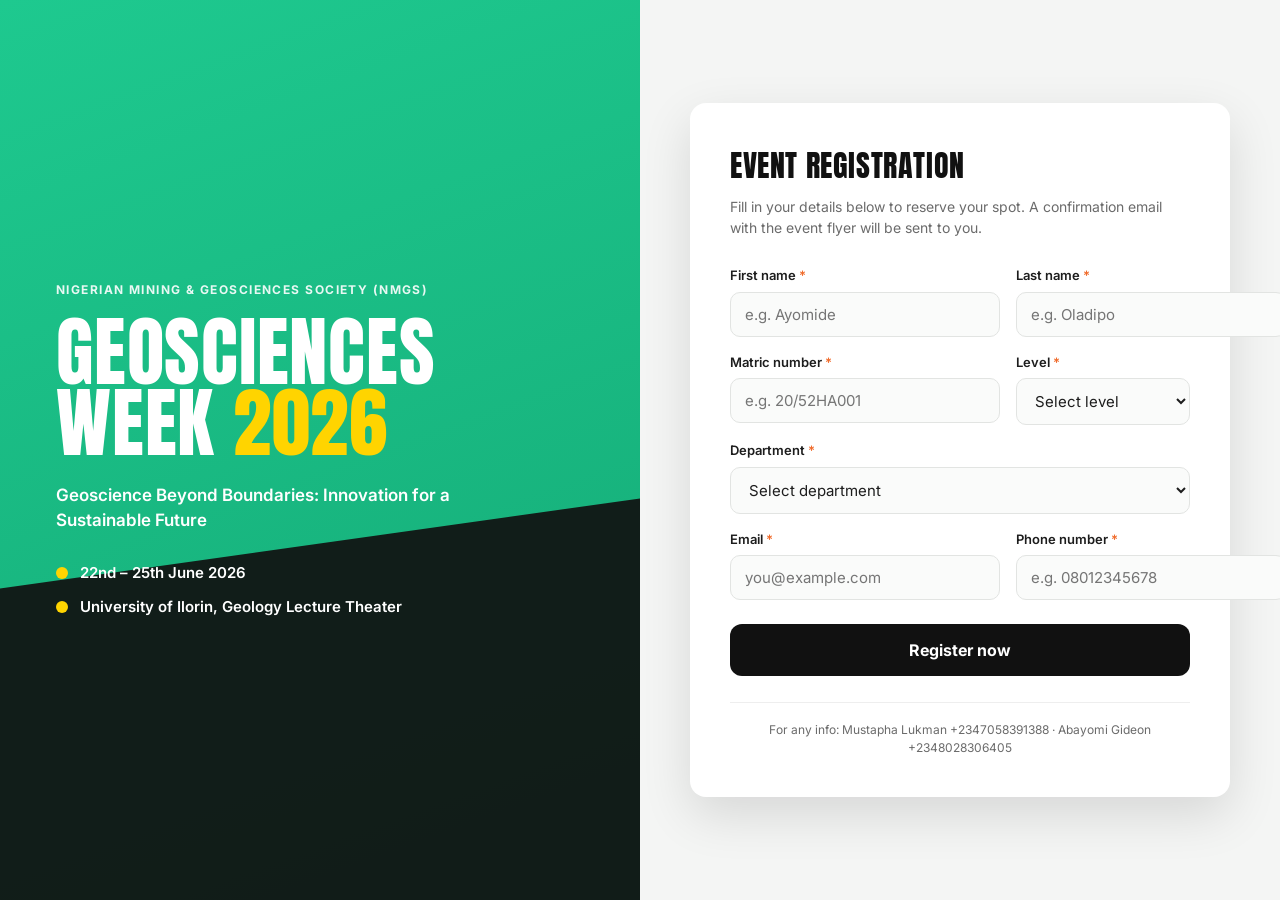
==== index.html @ b6551201 "." ====
<!DOCTYPE html>
<html lang="en">
<head>
  <meta charset="UTF-8" />
  <meta name="viewport" content="width=device-width, initial-scale=1.0" />
  <title>Register — Geosciences Week 2026</title>
  <meta name="description" content="Register for Geosciences Week 2026, University of Ilorin. 22nd–25th June 2026." />
  <link rel="preconnect" href="https://fonts.googleapis.com" />
  <link rel="preconnect" href="https://fonts.gstatic.com" crossorigin />
  <link href="https://fonts.googleapis.com/css2?family=Anton&family=Inter:wght@400;500;600;700;800&display=swap" rel="stylesheet" />
  <link rel="stylesheet" href="styles.css" />
</head>
<body>
  <main class="page">
    <section class="hero">
      <div class="hero-inner">
        <p class="hero-kicker">Nigerian Mining &amp; Geosciences Society (NMGS)</p>
        <h1 class="hero-title">GEOSCIENCES<br />WEEK <span>2026</span></h1>
        <p class="hero-theme">Geoscience Beyond Boundaries: Innovation for a Sustainable Future</p>
        <ul class="hero-meta">
          <li><span class="dot"></span> 22nd – 25th June 2026</li>
          <li><span class="dot"></span> University of Ilorin, Geology Lecture Theater</li>
        </ul>
      </div>
    </section>

    <section class="form-wrap">
      <div class="card">
        <h2 class="card-title">Event Registration</h2>
        <p class="card-sub">Fill in your details below to reserve your spot. A confirmation email with the event flyer will be sent to you.</p>

        <form id="registration-form" novalidate>
          <div class="grid">
            <div class="field">
              <label for="firstName">First name <span>*</span></label>
              <input id="firstName" name="firstName" type="text" autocomplete="given-name" required placeholder="e.g. Ayomide" />
            </div>
            <div class="field">
              <label for="lastName">Last name <span>*</span></label>
              <input id="lastName" name="lastName" type="text" autocomplete="family-name" required placeholder="e.g. Oladipo" />
            </div>
          </div>

          <div class="grid">
            <div class="field">
              <label for="matricNumber">Matric number <span>*</span></label>
              <input id="matricNumber" name="matricNumber" type="text" required placeholder="e.g. 20/52HA001" />
            </div>
            <div class="field">
              <label for="level">Level <span>*</span></label>
              <select id="level" name="level" required>
                <option value="" disabled selected>Select level</option>
                <option value="100">100 Level</option>
                <option value="200">200 Level</option>
                <option value="300">300 Level</option>
                <option value="400">400 Level</option>
                <option value="500">500 Level</option>
                <option value="Postgraduate">Postgraduate</option>
                <option value="Other">Other</option>
              </select>
            </div>
          </div>

          <div class="field">
            <label for="department">Department <span>*</span></label>
            <select id="department" name="department" required>
              <option value="" disabled selected>Select department</option>
              <option value="Geology and Mineral Sciences">Geology and Mineral Sciences</option>
              <option value="Geophysics">Geophysics</option>
              <option value="Other">Other</option>
            </select>
          </div>

          <div class="grid">
            <div class="field">
              <label for="email">Email <span>*</span></label>
              <input id="email" name="email" type="email" autocomplete="email" required placeholder="you@example.com" />
            </div>
            <div class="field">
              <label for="phone">Phone number <span>*</span></label>
              <input id="phone" name="phone" type="tel" autocomplete="tel" required placeholder="e.g. 08012345678" />
            </div>
          </div>

          <p class="form-error" id="formError" role="alert" hidden></p>

          <button type="submit" class="submit-btn" id="submitBtn">
            <span class="btn-label">Register now</span>
            <span class="btn-spinner" aria-hidden="true"></span>
          </button>
        </form>

        <p class="card-footnote">
          For any info: Mustapha Lukman +2347058391388 · Abayomi Gideon +2348028306405
        </p>
      </div>
    </section>
  </main>

  <script src="script.js"></script>
</body>
</html>
---- styles.css ----
:root {
  --green: #1ec98f;
  --green-deep: #14a874;
  --ink: #1d1d1d;
  --black: #111111;
  --yellow: #ffd400;
  --orange: #f06a2a;
  --paper: #f4f5f4;
  --white: #ffffff;
  --muted: #6b6b6b;
  --danger: #d6362b;
  --radius: 16px;
  --shadow: 0 18px 50px rgba(0, 0, 0, 0.12);
}

* {
  box-sizing: border-box;
}

html,
body {
  margin: 0;
  padding: 0;
}

body {
  font-family: "Inter", system-ui, -apple-system, "Segoe UI", Roboto, sans-serif;
  color: var(--ink);
  background: var(--paper);
  line-height: 1.5;
}

.page {
  display: grid;
  grid-template-columns: 1fr 1fr;
  min-height: 100vh;
}

/* ---------- Hero ---------- */
.hero {
  background: linear-gradient(160deg, var(--green) 0%, var(--green-deep) 100%);
  color: var(--white);
  display: flex;
  align-items: center;
  position: relative;
  overflow: hidden;
}

.hero::before {
  content: "";
  position: absolute;
  inset: auto -25% -35% -10%;
  height: 75%;
  background: var(--black);
  transform: rotate(-8deg);
  opacity: 0.92;
}

.hero-inner {
  position: relative;
  z-index: 2;
  padding: 64px 56px;
  max-width: 540px;
}

.hero-kicker {
  font-size: 12px;
  font-weight: 700;
  letter-spacing: 0.12em;
  text-transform: uppercase;
  opacity: 0.9;
  margin: 0 0 18px;
}

.hero-title {
  font-family: "Anton", "Inter", sans-serif;
  font-weight: 400;
  font-size: clamp(48px, 6vw, 88px);
  line-height: 0.92;
  letter-spacing: 0.01em;
  margin: 0 0 24px;
  text-transform: uppercase;
}

.hero-title span {
  color: var(--yellow);
}

.hero-theme {
  font-size: 17px;
  font-weight: 600;
  max-width: 420px;
  margin: 0 0 28px;
}

.hero-meta {
  list-style: none;
  padding: 0;
  margin: 0;
  display: grid;
  gap: 12px;
}

.hero-meta li {
  display: flex;
  align-items: center;
  gap: 12px;
  font-weight: 600;
  font-size: 15px;
}

.hero-meta .dot {
  width: 12px;
  height: 12px;
  border-radius: 50%;
  background: var(--yellow);
  flex-shrink: 0;
}

/* ---------- Form ---------- */
.form-wrap {
  display: flex;
  align-items: center;
  justify-content: center;
  padding: 48px 40px;
}

.card {
  background: var(--white);
  border-radius: var(--radius);
  box-shadow: var(--shadow);
  padding: 40px;
  width: 100%;
  max-width: 540px;
}

.card-title {
  font-family: "Anton", "Inter", sans-serif;
  font-weight: 400;
  text-transform: uppercase;
  font-size: 30px;
  letter-spacing: 0.02em;
  margin: 0 0 8px;
  color: var(--black);
}

.card-sub {
  color: var(--muted);
  font-size: 14px;
  margin: 0 0 28px;
}

.grid {
  display: grid;
  grid-template-columns: 1fr 1fr;
  gap: 16px;
}

.field {
  margin-bottom: 16px;
  display: flex;
  flex-direction: column;
}

.field label {
  font-size: 13px;
  font-weight: 600;
  margin-bottom: 6px;
  color: var(--ink);
}

.field label span {
  color: var(--orange);
}

.field input,
.field select {
  font-family: inherit;
  font-size: 15px;
  padding: 12px 14px;
  border: 1.5px solid #e2e4e2;
  border-radius: 10px;
  background: #fafbfa;
  color: var(--ink);
  transition: border-color 0.15s, box-shadow 0.15s;
}

.field input:focus,
.field select:focus {
  outline: none;
  border-color: var(--green);
  box-shadow: 0 0 0 3px rgba(30, 201, 143, 0.18);
  background: var(--white);
}

.field input:invalid:not(:placeholder-shown) {
  border-color: #f0b9b4;
}

.submit-btn {
  position: relative;
  width: 100%;
  border: none;
  border-radius: 12px;
  background: var(--black);
  color: var(--white);
  font-family: inherit;
  font-size: 16px;
  font-weight: 700;
  padding: 16px;
  cursor: pointer;
  margin-top: 8px;
  transition: transform 0.08s, background 0.15s;
}

.submit-btn:hover {
  background: #000;
}

.submit-btn:active {
  transform: translateY(1px);
}

.submit-btn:disabled {
  opacity: 0.7;
  cursor: progress;
}

.btn-spinner {
  display: none;
  width: 18px;
  height: 18px;
  border: 2.5px solid rgba(255, 255, 255, 0.35);
  border-top-color: var(--white);
  border-radius: 50%;
  position: absolute;
  top: 50%;
  left: 50%;
  margin: -9px 0 0 -9px;
  animation: spin 0.7s linear infinite;
}

.submit-btn.loading .btn-label {
  visibility: hidden;
}

.submit-btn.loading .btn-spinner {
  display: block;
}

@keyframes spin {
  to {
    transform: rotate(360deg);
  }
}

.form-error {
  background: #fdecea;
  color: var(--danger);
  border: 1px solid #f5c6c2;
  border-radius: 10px;
  padding: 10px 14px;
  font-size: 14px;
  margin: 0 0 16px;
}

.card-footnote {
  margin: 26px 0 0;
  font-size: 12px;
  color: var(--muted);
  text-align: center;
  border-top: 1px solid #eee;
  padding-top: 18px;
}

/* ---------- Success page ---------- */
.success-card {
  text-align: center;
}

.success-icon {
  width: 76px;
  height: 76px;
  border-radius: 50%;
  background: rgba(30, 201, 143, 0.15);
  color: var(--green-deep);
  display: flex;
  align-items: center;
  justify-content: center;
  margin: 0 auto 22px;
  font-size: 38px;
}

.success-card .card-sub {
  max-width: 420px;
  margin: 0 auto 28px;
}

.success-actions {
  display: flex;
  gap: 12px;
  justify-content: center;
  flex-wrap: wrap;
}

.btn-secondary {
  display: inline-block;
  text-decoration: none;
  border-radius: 12px;
  padding: 14px 22px;
  font-weight: 700;
  font-size: 15px;
}

.btn-secondary.dark {
  background: var(--black);
  color: var(--white);
}

.btn-secondary.ghost {
  background: transparent;
  color: var(--black);
  border: 1.5px solid #ddd;
}

/* ---------- Responsive ---------- */
@media (max-width: 900px) {
  .page {
    grid-template-columns: 1fr;
  }
  .hero {
    min-height: auto;
  }
  .hero-inner {
    padding: 48px 32px;
  }
  .hero::before {
    inset: auto -25% -45% -10%;
    height: 60%;
  }
  .form-wrap {
    padding: 32px 20px;
  }
}

@media (max-width: 520px) {
  .grid {
    grid-template-columns: 1fr;
  }
  .card {
    padding: 28px 22px;
  }
}
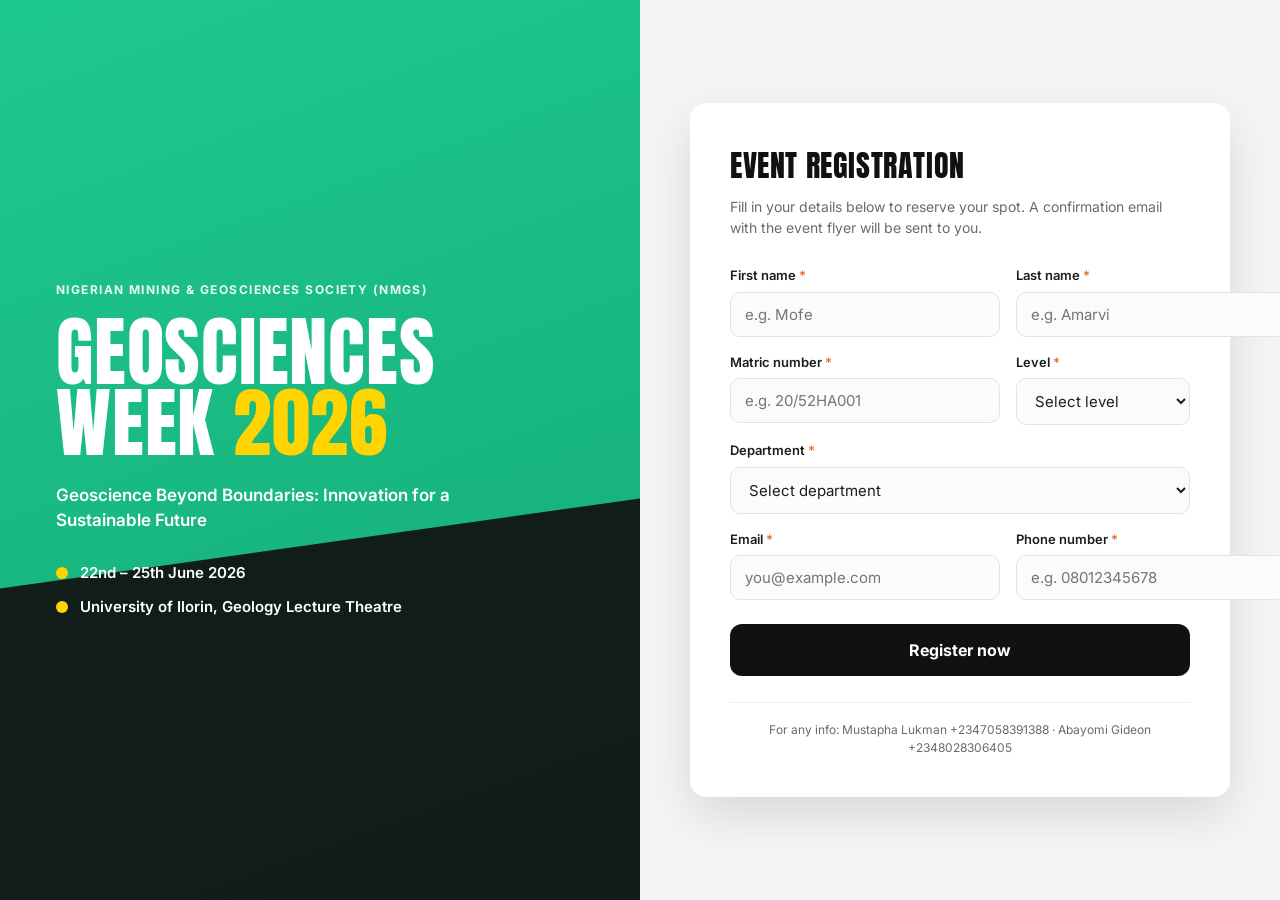
==== commit 9b98b764: ".." ====
--- a/index.html
+++ b/index.html
@@ -1,102 +1,155 @@
-<!DOCTYPE html>
+<!doctype html>
 <html lang="en">
-<head>
-  <meta charset="UTF-8" />
-  <meta name="viewport" content="width=device-width, initial-scale=1.0" />
-  <title>Register — Geosciences Week 2026</title>
-  <meta name="description" content="Register for Geosciences Week 2026, University of Ilorin. 22nd–25th June 2026." />
-  <link rel="preconnect" href="https://fonts.googleapis.com" />
-  <link rel="preconnect" href="https://fonts.gstatic.com" crossorigin />
-  <link href="https://fonts.googleapis.com/css2?family=Anton&family=Inter:wght@400;500;600;700;800&display=swap" rel="stylesheet" />
-  <link rel="stylesheet" href="styles.css" />
-</head>
-<body>
-  <main class="page">
-    <section class="hero">
-      <div class="hero-inner">
-        <p class="hero-kicker">Nigerian Mining &amp; Geosciences Society (NMGS)</p>
-        <h1 class="hero-title">GEOSCIENCES<br />WEEK <span>2026</span></h1>
-        <p class="hero-theme">Geoscience Beyond Boundaries: Innovation for a Sustainable Future</p>
-        <ul class="hero-meta">
-          <li><span class="dot"></span> 22nd – 25th June 2026</li>
-          <li><span class="dot"></span> University of Ilorin, Geology Lecture Theater</li>
-        </ul>
-      </div>
-    </section>
+  <head>
+    <meta charset="UTF-8" />
+    <meta name="viewport" content="width=device-width, initial-scale=1.0" />
+    <title>Register — Geosciences Week 2026</title>
+    <meta
+      name="description"
+      content="Register for Geosciences Week 2026, University of Ilorin. 22nd–25th June 2026."
+    />
+    <link rel="preconnect" href="https://fonts.googleapis.com" />
+    <link rel="preconnect" href="https://fonts.gstatic.com" crossorigin />
+    <link
+      href="https://fonts.googleapis.com/css2?family=Anton&family=Inter:wght@400;500;600;700;800&display=swap"
+      rel="stylesheet"
+    />
+    <link rel="stylesheet" href="styles.css" />
+  </head>
+  <body>
+    <main class="page">
+      <section class="hero">
+        <div class="hero-inner">
+          <p class="hero-kicker">
+            Nigerian Mining &amp; Geosciences Society (NMGS)
+          </p>
+          <h1 class="hero-title">GEOSCIENCES<br />WEEK <span>2026</span></h1>
+          <p class="hero-theme">
+            Geoscience Beyond Boundaries: Innovation for a Sustainable Future
+          </p>
+          <ul class="hero-meta">
+            <li><span class="dot"></span> 22nd – 25th June 2026</li>
+            <li>
+              <span class="dot"></span> University of Ilorin, Geology Lecture
+              Theatre
+            </li>
+          </ul>
+        </div>
+      </section>
 
-    <section class="form-wrap">
-      <div class="card">
-        <h2 class="card-title">Event Registration</h2>
-        <p class="card-sub">Fill in your details below to reserve your spot. A confirmation email with the event flyer will be sent to you.</p>
+      <section class="form-wrap">
+        <div class="card">
+          <h2 class="card-title">Event Registration</h2>
+          <p class="card-sub">
+            Fill in your details below to reserve your spot. A confirmation
+            email with the event flyer will be sent to you.
+          </p>
 
-        <form id="registration-form" novalidate>
-          <div class="grid">
+          <form id="registration-form" novalidate>
+            <div class="grid">
+              <div class="field">
+                <label for="firstName">First name <span>*</span></label>
+                <input
+                  id="firstName"
+                  name="firstName"
+                  type="text"
+                  autocomplete="given-name"
+                  required
+                  placeholder="e.g. Mofe"
+                />
+              </div>
+              <div class="field">
+                <label for="lastName">Last name <span>*</span></label>
+                <input
+                  id="lastName"
+                  name="lastName"
+                  type="text"
+                  autocomplete="family-name"
+                  required
+                  placeholder="e.g. Amarvi"
+                />
+              </div>
+            </div>
+
+            <div class="grid">
+              <div class="field">
+                <label for="matricNumber">Matric number <span>*</span></label>
+                <input
+                  id="matricNumber"
+                  name="matricNumber"
+                  type="text"
+                  required
+                  placeholder="e.g. 20/52HA001"
+                />
+              </div>
+              <div class="field">
+                <label for="level">Level <span>*</span></label>
+                <select id="level" name="level" required>
+                  <option value="" disabled selected>Select level</option>
+                  <option value="100">100 Level</option>
+                  <option value="200">200 Level</option>
+                  <option value="300">300 Level</option>
+                  <option value="400">400 Level</option>
+                  <option value="500">500 Level</option>
+                  <option value="Postgraduate">Postgraduate</option>
+                  <option value="Other">Other</option>
+                </select>
+              </div>
+            </div>
+
             <div class="field">
-              <label for="firstName">First name <span>*</span></label>
-              <input id="firstName" name="firstName" type="text" autocomplete="given-name" required placeholder="e.g. Ayomide" />
-            </div>
-            <div class="field">
-              <label for="lastName">Last name <span>*</span></label>
-              <input id="lastName" name="lastName" type="text" autocomplete="family-name" required placeholder="e.g. Oladipo" />
-            </div>
-          </div>
-
-          <div class="grid">
-            <div class="field">
-              <label for="matricNumber">Matric number <span>*</span></label>
-              <input id="matricNumber" name="matricNumber" type="text" required placeholder="e.g. 20/52HA001" />
-            </div>
-            <div class="field">
-              <label for="level">Level <span>*</span></label>
-              <select id="level" name="level" required>
-                <option value="" disabled selected>Select level</option>
-                <option value="100">100 Level</option>
-                <option value="200">200 Level</option>
-                <option value="300">300 Level</option>
-                <option value="400">400 Level</option>
-                <option value="500">500 Level</option>
-                <option value="Postgraduate">Postgraduate</option>
+              <label for="department">Department <span>*</span></label>
+              <select id="department" name="department" required>
+                <option value="" disabled selected>Select department</option>
+                <option value="Geology and Mineral Sciences">
+                  Geology and Mineral Sciences
+                </option>
+                <option value="Geophysics">Geophysics</option>
                 <option value="Other">Other</option>
               </select>
             </div>
-          </div>
 
-          <div class="field">
-            <label for="department">Department <span>*</span></label>
-            <select id="department" name="department" required>
-              <option value="" disabled selected>Select department</option>
-              <option value="Geology and Mineral Sciences">Geology and Mineral Sciences</option>
-              <option value="Geophysics">Geophysics</option>
-              <option value="Other">Other</option>
-            </select>
-          </div>
+            <div class="grid">
+              <div class="field">
+                <label for="email">Email <span>*</span></label>
+                <input
+                  id="email"
+                  name="email"
+                  type="email"
+                  autocomplete="email"
+                  required
+                  placeholder="you@example.com"
+                />
+              </div>
+              <div class="field">
+                <label for="phone">Phone number <span>*</span></label>
+                <input
+                  id="phone"
+                  name="phone"
+                  type="tel"
+                  autocomplete="tel"
+                  required
+                  placeholder="e.g. 08012345678"
+                />
+              </div>
+            </div>
 
-          <div class="grid">
-            <div class="field">
-              <label for="email">Email <span>*</span></label>
-              <input id="email" name="email" type="email" autocomplete="email" required placeholder="you@example.com" />
-            </div>
-            <div class="field">
-              <label for="phone">Phone number <span>*</span></label>
-              <input id="phone" name="phone" type="tel" autocomplete="tel" required placeholder="e.g. 08012345678" />
-            </div>
-          </div>
+            <p class="form-error" id="formError" role="alert" hidden></p>
 
-          <p class="form-error" id="formError" role="alert" hidden></p>
+            <button type="submit" class="submit-btn" id="submitBtn">
+              <span class="btn-label">Register now</span>
+              <span class="btn-spinner" aria-hidden="true"></span>
+            </button>
+          </form>
 
-          <button type="submit" class="submit-btn" id="submitBtn">
-            <span class="btn-label">Register now</span>
-            <span class="btn-spinner" aria-hidden="true"></span>
-          </button>
-        </form>
+          <p class="card-footnote">
+            For any info: Mustapha Lukman +2347058391388 · Abayomi Gideon
+            +2348028306405
+          </p>
+        </div>
+      </section>
+    </main>
 
-        <p class="card-footnote">
-          For any info: Mustapha Lukman +2347058391388 · Abayomi Gideon +2348028306405
-        </p>
-      </div>
-    </section>
-  </main>
-
-  <script src="script.js"></script>
-</body>
+    <script src="script.js"></script>
+  </body>
 </html>
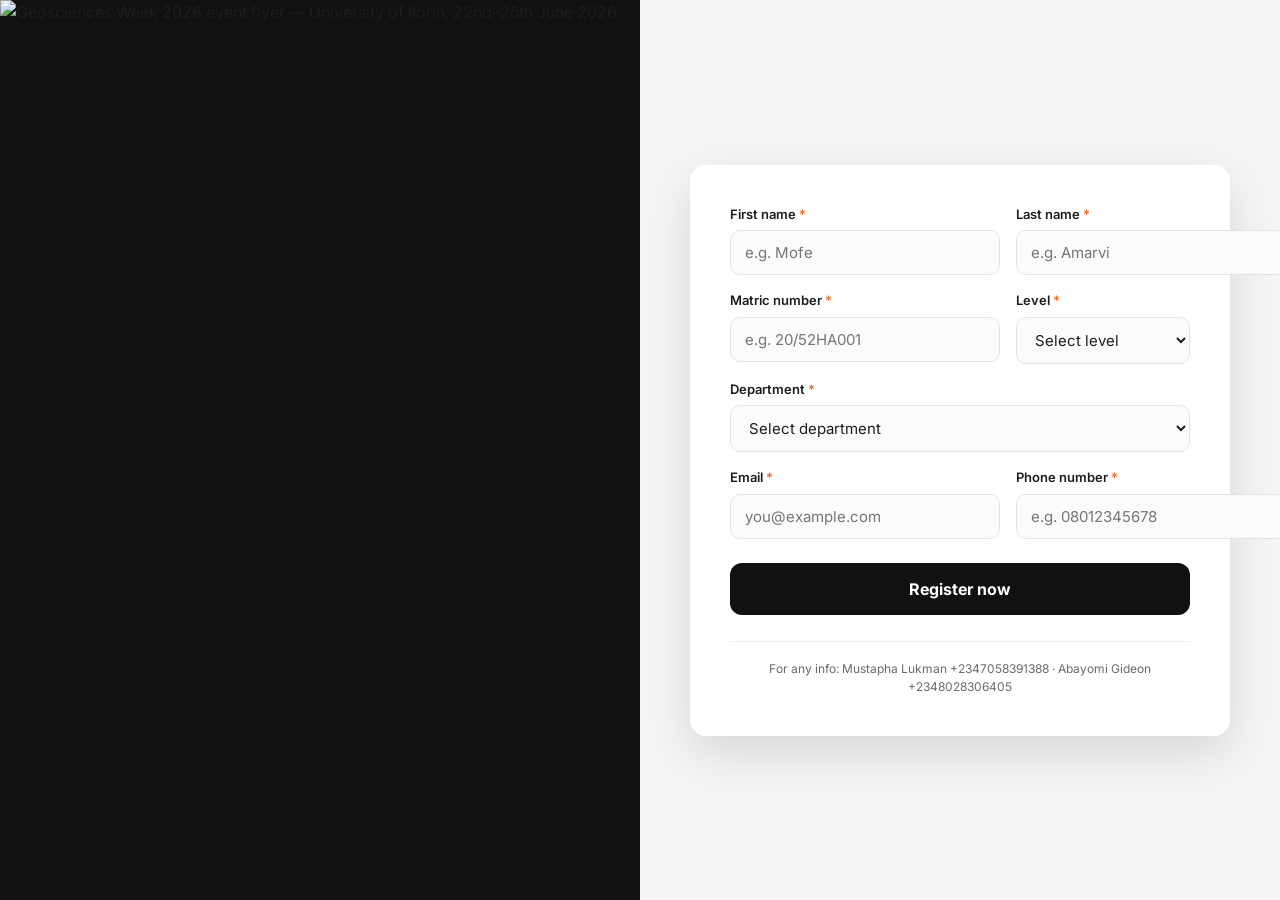
==== commit a52ccb09: ".." ====
--- a/index.html
+++ b/index.html
@@ -19,32 +19,15 @@
   <body>
     <main class="page">
       <section class="hero">
-        <div class="hero-inner">
-          <p class="hero-kicker">
-            Nigerian Mining &amp; Geosciences Society (NMGS)
-          </p>
-          <h1 class="hero-title">GEOSCIENCES<br />WEEK <span>2026</span></h1>
-          <p class="hero-theme">
-            Geoscience Beyond Boundaries: Innovation for a Sustainable Future
-          </p>
-          <ul class="hero-meta">
-            <li><span class="dot"></span> 22nd – 25th June 2026</li>
-            <li>
-              <span class="dot"></span> University of Ilorin, Geology Lecture
-              Theatre
-            </li>
-          </ul>
-        </div>
+        <img
+          class="flyer"
+          src="./flyer.jpeg"
+          alt="Geosciences Week 2026 event flyer — University of Ilorin, 22nd–25th June 2026"
+        />
       </section>
 
       <section class="form-wrap">
         <div class="card">
-          <h2 class="card-title">Event Registration</h2>
-          <p class="card-sub">
-            Fill in your details below to reserve your spot. A confirmation
-            email with the event flyer will be sent to you.
-          </p>
-
           <form id="registration-form" novalidate>
             <div class="grid">
               <div class="field">
--- a/styles.css
+++ b/styles.css
@@ -36,24 +36,21 @@
   min-height: 100vh;
 }
 
-/* ---------- Hero ---------- */
+/* ---------- Hero / Flyer ---------- */
 .hero {
-  background: linear-gradient(160deg, var(--green) 0%, var(--green-deep) 100%);
-  color: var(--white);
+  background: var(--black);
   display: flex;
   align-items: center;
+  justify-content: center;
   position: relative;
   overflow: hidden;
 }
 
-.hero::before {
-  content: "";
-  position: absolute;
-  inset: auto -25% -35% -10%;
-  height: 75%;
-  background: var(--black);
-  transform: rotate(-8deg);
-  opacity: 0.92;
+.flyer {
+  display: block;
+  width: 100%;
+  height: 100%;
+  object-fit: cover;
 }
 
 .hero-inner {
@@ -331,12 +328,9 @@
   .hero {
     min-height: auto;
   }
-  .hero-inner {
-    padding: 48px 32px;
-  }
-  .hero::before {
-    inset: auto -25% -45% -10%;
-    height: 60%;
+  .flyer {
+    height: auto;
+    max-height: 70vh;
   }
   .form-wrap {
     padding: 32px 20px;
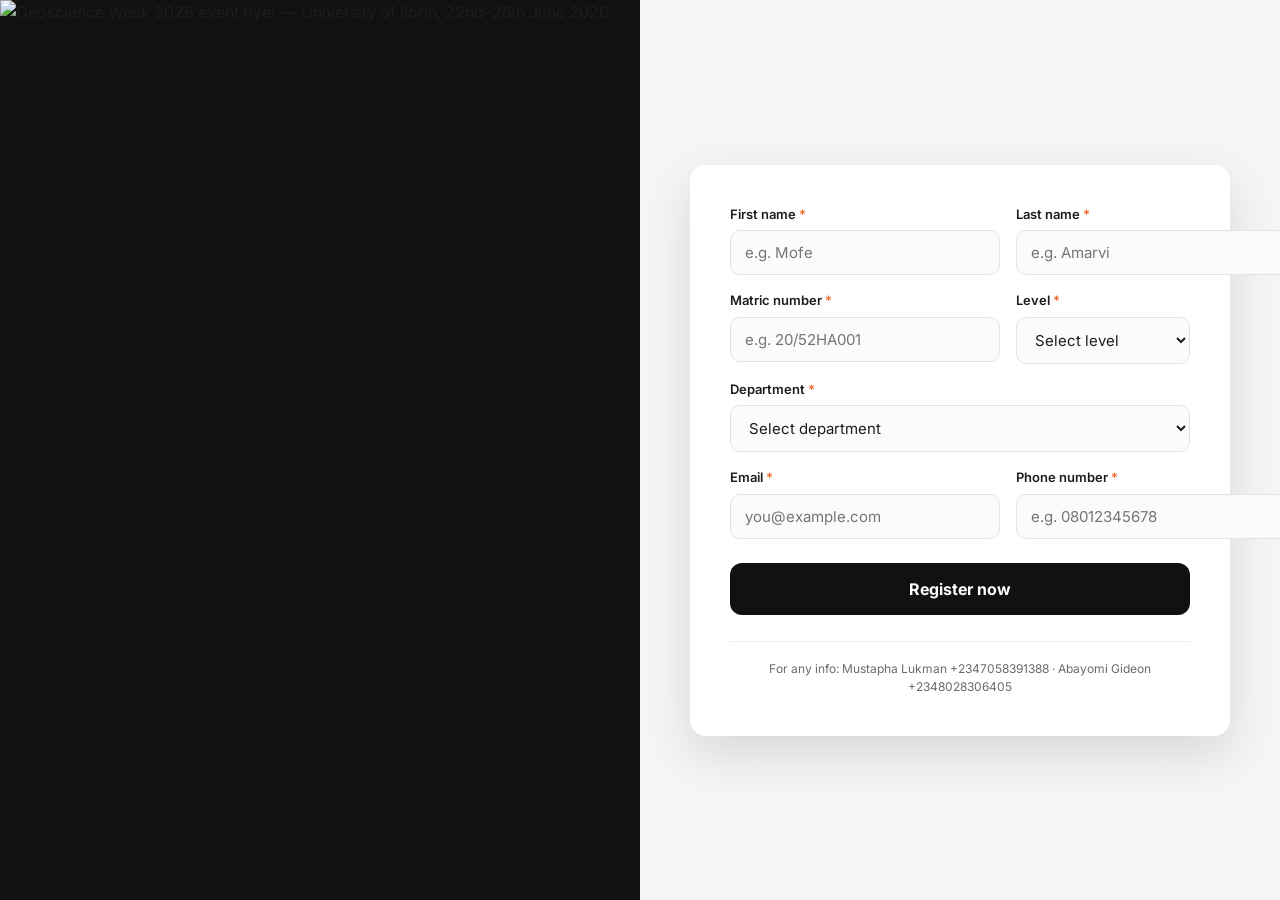
==== commit 8a084410: "S" ====
--- a/index.html
+++ b/index.html
@@ -6,8 +6,36 @@
     <title>Register — Geosciences Week 2026</title>
     <meta
       name="description"
-      content="Register for Geosciences Week 2026, University of Ilorin. 22nd–25th June 2026."
+      content="Register for Geoscience Week 2026, University of Ilorin. 22nd–25th June 2026."
     />
+
+    <!-- Social media link preview (Open Graph) -->
+    <meta property="og:type" content="website" />
+    <meta property="og:url" content="https://geoscienceweek.netlify.app/" />
+    <meta property="og:title" content="Geosciences Week 2026 — Register Now" />
+    <meta
+      property="og:description"
+      content="Geoscience Beyond Boundaries: Innovation for a Sustainable Future. 22nd–25th June 2026, University of Ilorin, Geology Lecture Theatre. Tap to register!"
+    />
+    <meta
+      property="og:image"
+      content="https://geoscienceweek.netlify.app/flyer.jpeg"
+    />
+    <meta property="og:image:alt" content="Geosciences Week 2026 event flyer" />
+    <meta property="og:site_name" content="Geosciences Week 2026" />
+
+    <!-- Twitter / X card -->
+    <meta name="twitter:card" content="summary_large_image" />
+    <meta name="twitter:title" content="Geosciences Week 2026 — Register Now" />
+    <meta
+      name="twitter:description"
+      content="Geoscience Beyond Boundaries: Innovation for a Sustainable Future. 22nd–25th June 2026, University of Ilorin. Tap to register!"
+    />
+    <meta
+      name="twitter:image"
+      content="https://geoscienceweek.netlify.app/flyer.jpeg"
+    />
+
     <link rel="preconnect" href="https://fonts.googleapis.com" />
     <link rel="preconnect" href="https://fonts.gstatic.com" crossorigin />
     <link
@@ -22,7 +50,7 @@
         <img
           class="flyer"
           src="./flyer.jpeg"
-          alt="Geosciences Week 2026 event flyer — University of Ilorin, 22nd–25th June 2026"
+          alt="Geoscience Week 2026 event flyer — University of Ilorin, 22nd–25th June 2026"
         />
       </section>
 
